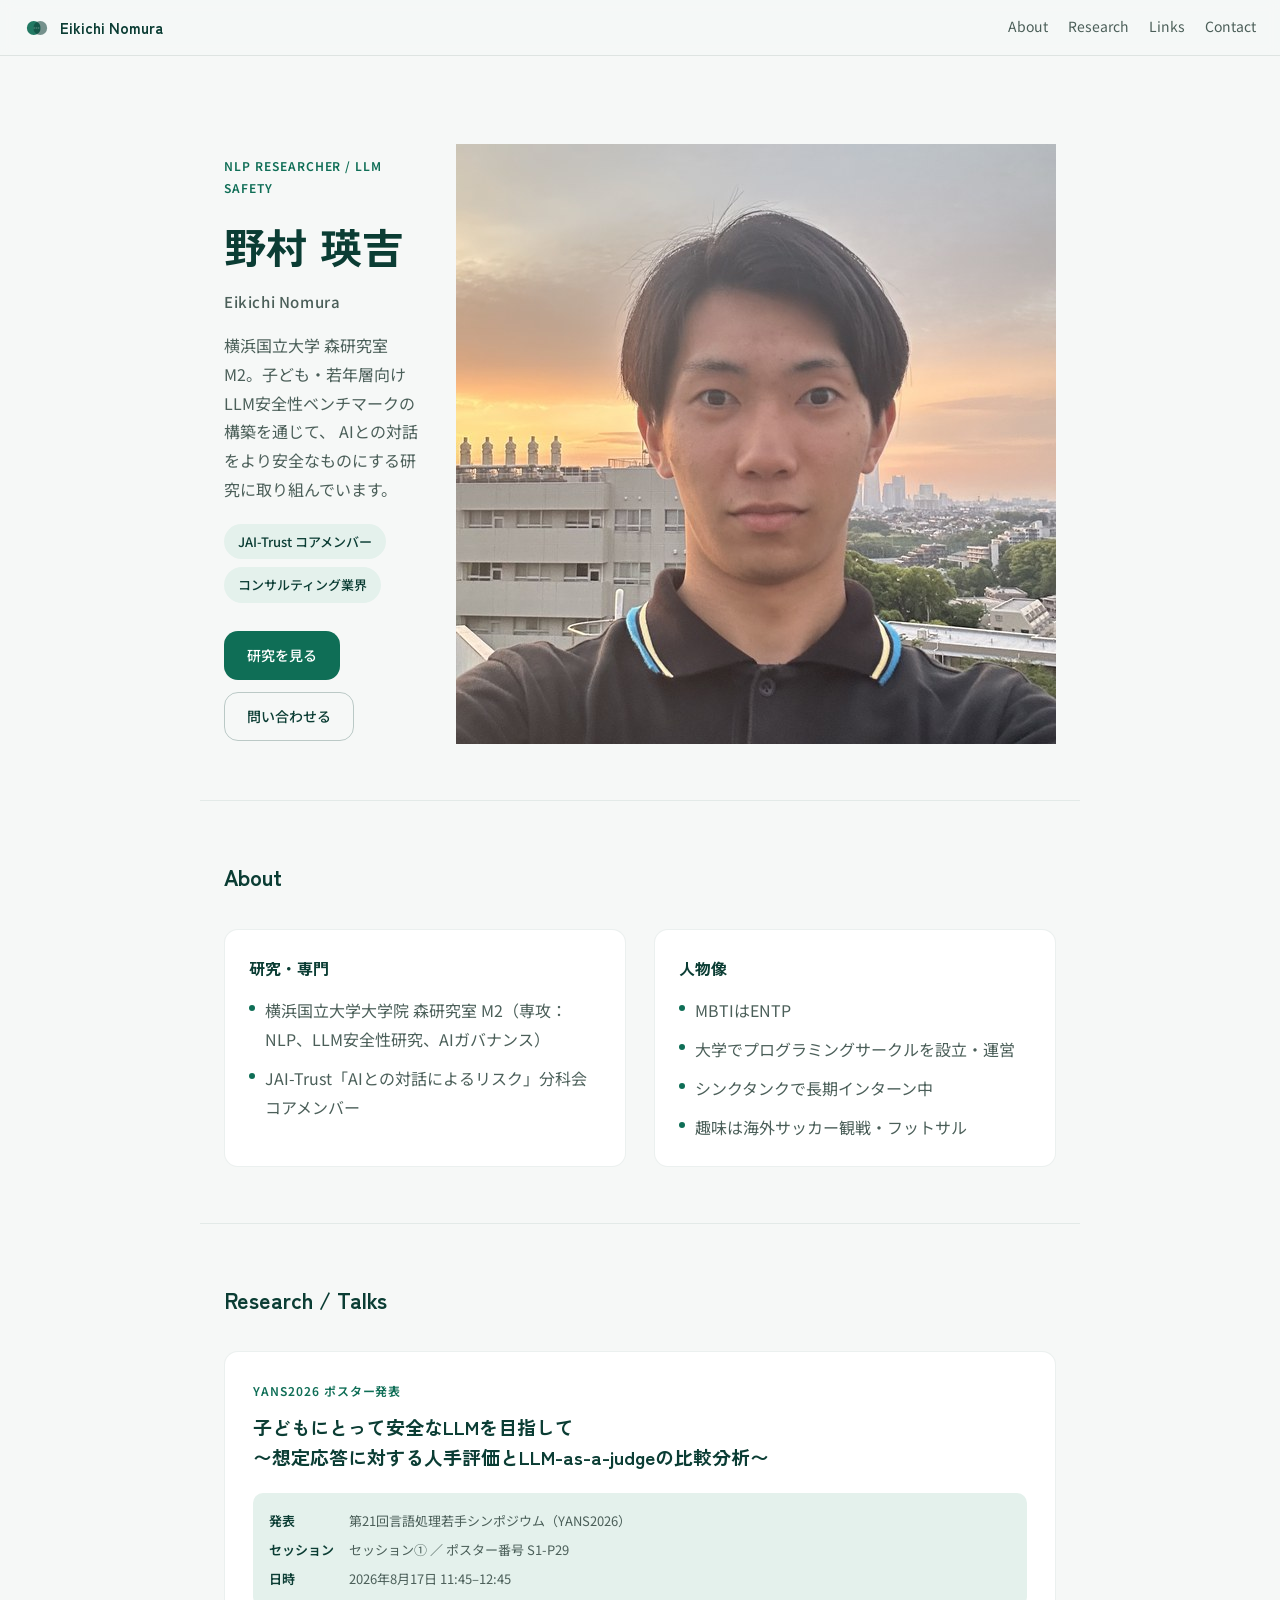
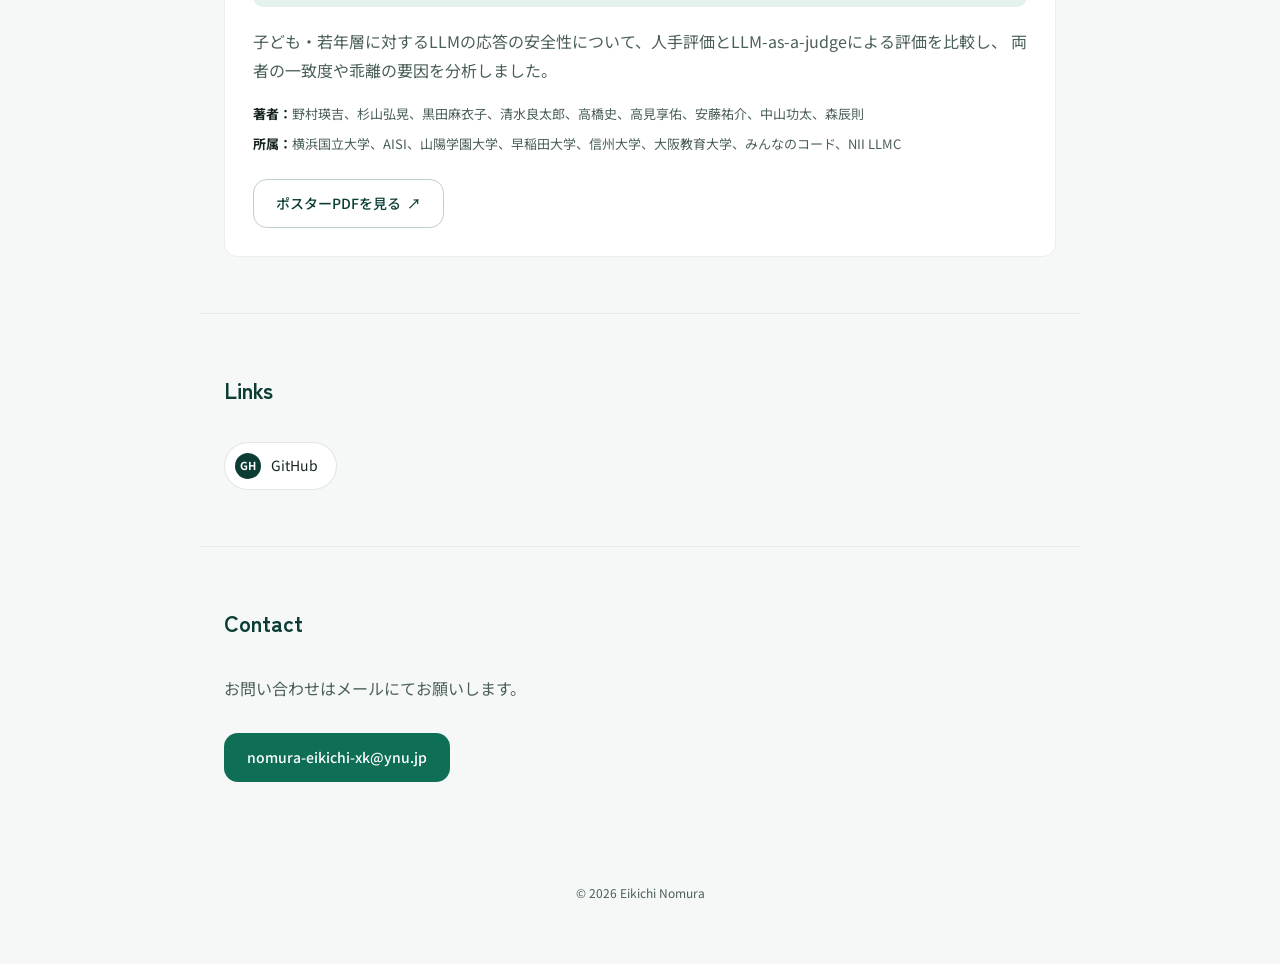
==== index_1.html @ 326294d2 "Add files via upload" ====
<!doctype html>
<html lang="ja">
<head>
<meta charset="UTF-8">
<meta name="viewport" content="width=device-width, initial-scale=1">
<title>野村瑛吉 / Eikichi Nomura — NLP・LLM安全性研究</title>
<meta name="description" content="野村瑛吉。横浜国立大学 森研究室 M2。NLP・LLM安全性研究と、JAI-Trustでの子ども向けLLM安全性ベンチマーク構築に取り組んでいます。">
<link rel="preconnect" href="https://fonts.googleapis.com">
<link rel="preconnect" href="https://fonts.gstatic.com" crossorigin>
<link href="https://fonts.googleapis.com/css2?family=Zen+Kaku+Gothic+New:wght@500;700&family=Noto+Sans+JP:wght@400;500;600&display=swap" rel="stylesheet">
<link rel="stylesheet" href="style.css">
</head>
<body>

<a class="skip-link" href="#main">本文へスキップ</a>

<header class="nav" id="top">
  <a class="nav__brand" href="#top" aria-label="トップへ戻る">
    <svg class="mark" viewBox="0 0 64 64" aria-hidden="true">
      <circle cx="24" cy="32" r="17" class="mark__a"/>
      <circle cx="40" cy="32" r="17" class="mark__b"/>
      <line x1="24" y1="32" x2="40" y2="32" class="mark__link"/>
    </svg>
    <span class="nav__name">Eikichi Nomura</span>
  </a>
  <nav class="nav__links" aria-label="ページ内ナビゲーション">
    <a href="#about">About</a>
    <a href="#research">Research</a>
    <a href="#links">Links</a>
    <a href="#contact">Contact</a>
  </nav>
</header>

<main id="main">

  <section class="hero">
    <div class="hero__text reveal">
      <p class="eyebrow">NLP researcher / LLM safety</p>
      <h1>野村 瑛吉<span class="hero__en">Eikichi Nomura</span></h1>
      <p class="hero__lead">
        横浜国立大学 森研究室 M2。子ども・若年層向けLLM安全性ベンチマークの構築を通じて、
        AIとの対話をより安全なものにする研究に取り組んでいます。
      </p>
      <ul class="badges">
        <li>JAI-Trust コアメンバー</li>
        <li>コンサルティング業界</li>
      </ul>
      <div class="hero__cta">
        <a class="btn btn--primary" href="#research">研究を見る</a>
        <a class="btn btn--ghost" href="#contact">問い合わせる</a>
      </div>
    </div>
    <div class="hero__mark reveal">
      <img src="assets/profile.jpg" alt="野村瑛吉の写真" width="600" height="600">
    </div>
  </section>

  <section id="about" class="about section">
    <h2 class="section__title reveal">About</h2>

    <div class="about__grid">
      <div class="info-card reveal">
        <h3>研究・専門</h3>
        <ul class="about-list">
          <li>横浜国立大学大学院 森研究室 M2（専攻：NLP、LLM安全性研究、AIガバナンス）</li>
          <li>JAI-Trust「AIとの対話によるリスク」分科会 コアメンバー</li>
        </ul>
      </div>

      <div class="info-card reveal">
        <h3>人物像</h3>
        <ul class="about-list">
          <li>MBTIはENTP</li>
          <li>大学でプログラミングサークルを設立・運営</li>
          <li>シンクタンクで長期インターン中</li>
          <li>趣味は海外サッカー観戦・フットサル</li>
        </ul>
      </div>
    </div>
  </section>

  <section id="research" class="research section">
    <h2 class="section__title reveal">Research / Talks</h2>

    <article class="paper-card reveal">
      <p class="eyebrow">YANS2026 ポスター発表</p>
      <h3 class="paper-card__title">
        子どもにとって安全なLLMを目指して<br>
        〜想定応答に対する人手評価とLLM-as-a-judgeの比較分析〜
      </h3>

      <dl class="paper-card__meta">
        <div><dt>発表</dt><dd>第21回言語処理若手シンポジウム（YANS2026）</dd></div>
        <div><dt>セッション</dt><dd>セッション① ／ ポスター番号 S1-P29</dd></div>
        <div><dt>日時</dt><dd>2026年8月17日 11:45–12:45</dd></div>
      </dl>

      <p class="paper-card__desc">
        子ども・若年層に対するLLMの応答の安全性について、人手評価とLLM-as-a-judgeによる評価を比較し、
        両者の一致度や乖離の要因を分析しました。
      </p>

      <p class="paper-card__authors">
        <strong>著者：</strong>野村瑛吉、杉山弘晃、黒田麻衣子、清水良太郎、高橋史、高見享佑、安藤祐介、中山功太、森辰則
      </p>
      <p class="paper-card__affil">
        <strong>所属：</strong>横浜国立大学、AISI、山陽学園大学、早稲田大学、信州大学、大阪教育大学、みんなのコード、NII LLMC
      </p>

      <a class="btn btn--ghost" href="assets/yans2026-poster.pdf">
        ポスターPDFを見る <span aria-hidden="true">↗</span>
      </a>
    </article>
  </section>

  <section id="links" class="links section">
    <h2 class="section__title reveal">Links</h2>
    <div class="links__row reveal">
      <a class="link-pill" href="https://github.com/eikichi-city" target="_blank" rel="noopener">
        <span class="link-pill__icon">GH</span> GitHub
      </a>
    </div>
  </section>

  <section id="contact" class="contact section">
    <h2 class="section__title reveal">Contact</h2>
    <p class="reveal">お問い合わせはメールにてお願いします。</p>
    <a class="btn btn--primary reveal" href="mailto:nomura-eikichi-xk@ynu.jp">
      nomura-eikichi-xk@ynu.jp
    </a>
  </section>

</main>

<footer class="footer">
  <p>© 2026 Eikichi Nomura</p>
</footer>

<script src="script.js"></script>
</body>
</html>
---- style.css ----
:root {
  --paper: #f6f8f7;
  --surface: #ffffff;
  --ink: #16241f;
  --ink-soft: #4b5f59;
  --teal: #0f6e56;
  --teal-deep: #0b3d34;
  --teal-tint: #e4f1ec;
  --radius: 14px;
  --maxw: 880px;
  --dur: 500ms;
}

* { box-sizing: border-box; }

html {
  scroll-behavior: smooth;
}

body {
  margin: 0;
  background: var(--paper);
  color: var(--ink);
  font-family: "Noto Sans JP", "Hiragino Kaku Gothic ProN", sans-serif;
  line-height: 1.8;
  -webkit-font-smoothing: antialiased;
}

h1, h2, h3 {
  font-family: "Zen Kaku Gothic New", "Noto Sans JP", sans-serif;
  font-weight: 700;
  color: var(--teal-deep);
  margin: 0;
}

a {
  color: var(--teal);
}

.skip-link {
  position: absolute;
  left: -999px;
  top: 0;
  background: var(--teal-deep);
  color: #fff;
  padding: 8px 16px;
  border-radius: 0 0 8px 0;
  z-index: 100;
}
.skip-link:focus {
  left: 0;
}

/* nav */
.nav {
  position: sticky;
  top: 0;
  z-index: 10;
  display: flex;
  flex-wrap: wrap;
  align-items: center;
  justify-content: space-between;
  gap: 10px 20px;
  padding: 14px 24px;
  background: rgba(246, 248, 247, 0.9);
  backdrop-filter: blur(6px);
  border-bottom: 1px solid rgba(11, 61, 52, 0.1);
}

.nav__brand {
  display: flex;
  align-items: center;
  gap: 10px;
  text-decoration: none;
}

.nav__name {
  font-family: "Zen Kaku Gothic New", sans-serif;
  font-weight: 700;
  color: var(--teal-deep);
  font-size: 15px;
}

.nav__links {
  display: flex;
  gap: 20px;
  font-size: 14px;
}

.nav__links a {
  text-decoration: none;
  color: var(--ink-soft);
  position: relative;
  padding-bottom: 2px;
}
.nav__links a:hover,
.nav__links a:focus-visible {
  color: var(--teal-deep);
}
.nav__links a::after {
  content: "";
  position: absolute;
  left: 0; right: 100%;
  bottom: 0;
  height: 1.5px;
  background: var(--teal);
  transition: right var(--dur) ease;
}
.nav__links a:hover::after,
.nav__links a:focus-visible::after {
  right: 0;
}

.mark { width: 26px; height: 26px; }
.mark__a { fill: var(--teal); opacity: 0.92; }
.mark__b { fill: var(--teal-deep); opacity: 0.55; }
.mark__link { stroke: var(--paper); stroke-width: 1.5; stroke-dasharray: 2 3; }

/* hero */
.hero {
  max-width: var(--maxw);
  margin: 0 auto;
  padding: 64px 24px 48px;
  display: grid;
  grid-template-columns: 1fr;
  gap: 32px;
  align-items: center;
}

.eyebrow {
  text-transform: uppercase;
  letter-spacing: 0.08em;
  font-size: 12px;
  color: var(--teal);
  font-weight: 600;
  margin: 0 0 10px;
}

.hero h1 {
  font-size: clamp(30px, 6vw, 42px);
  display: flex;
  flex-direction: column;
  gap: 4px;
  margin-bottom: 16px;
}
.hero__en {
  font-family: "Noto Sans JP", sans-serif;
  font-weight: 500;
  font-size: 15px;
  color: var(--ink-soft);
  letter-spacing: 0.04em;
}

.hero__lead {
  color: var(--ink-soft);
  max-width: 46ch;
  margin: 0 0 20px;
}

.badges {
  list-style: none;
  display: flex;
  flex-wrap: wrap;
  gap: 8px;
  padding: 0;
  margin: 0 0 28px;
}
.badges li {
  background: var(--teal-tint);
  color: var(--teal-deep);
  font-size: 13px;
  font-weight: 500;
  padding: 6px 14px;
  border-radius: 999px;
}

.hero__cta {
  display: flex;
  flex-wrap: wrap;
  gap: 12px;
}

.btn {
  display: inline-flex;
  align-items: center;
  gap: 6px;
  text-decoration: none;
  font-size: 14px;
  font-weight: 500;
  padding: 11px 22px;
  border-radius: var(--radius);
  border: 1px solid transparent;
  transition: transform 180ms ease, background var(--dur) ease;
}
.btn--primary {
  background: var(--teal);
  color: #fff;
}
.btn--primary:hover { background: var(--teal-deep); }
.btn--ghost {
  border-color: rgba(11, 61, 52, 0.25);
  color: var(--teal-deep);
}
.btn--ghost:hover { background: var(--teal-tint); }
.btn:hover { transform: translateY(-1px); }

.hero__mark svg {
  width: 100%;
  max-width: 220px;
  margin: 0 auto;
  display: block;
}

/* sections */
.section {
  max-width: var(--maxw);
  margin: 0 auto;
  padding: 56px 24px;
  border-top: 1px solid rgba(11, 61, 52, 0.08);
}

.section__title {
  font-size: 22px;
  margin-bottom: 32px;
}

/* about */
.about__grid {
  display: grid;
  gap: 28px;
}

.info-card {
  background: var(--surface);
  border-radius: var(--radius);
  padding: 24px;
  border: 1px solid rgba(11, 61, 52, 0.08);
}
.info-card h3 { font-size: 16px; margin-bottom: 14px; }

.about-list {
  list-style: none;
  margin: 0;
  padding: 0;
  display: flex;
  flex-direction: column;
  gap: 10px;
}
.about-list li {
  position: relative;
  padding-left: 16px;
  color: var(--ink-soft);
}
.about-list li::before {
  content: "";
  position: absolute;
  left: 0;
  top: 9px;
  width: 6px;
  height: 6px;
  border-radius: 50%;
  background: var(--teal);
}

/* research */
.paper-card {
  background: var(--surface);
  border-radius: var(--radius);
  padding: 28px;
  border: 1px solid rgba(11, 61, 52, 0.08);
}
.paper-card__title {
  font-size: 19px;
  line-height: 1.6;
  margin: 6px 0 20px;
}
.paper-card__meta {
  display: grid;
  gap: 6px;
  margin: 0 0 20px;
  padding: 16px;
  background: var(--teal-tint);
  border-radius: 10px;
}
.paper-card__meta div { display: flex; gap: 8px; font-size: 13px; }
.paper-card__meta dt { color: var(--teal-deep); font-weight: 600; min-width: 72px; }
.paper-card__meta dd { margin: 0; color: var(--ink-soft); }

.paper-card__desc { color: var(--ink-soft); margin: 0 0 18px; }
.paper-card__authors,
.paper-card__affil {
  font-size: 13px;
  color: var(--ink-soft);
  margin: 0 0 6px;
}
.paper-card__authors strong,
.paper-card__affil strong { color: var(--ink); }
.paper-card .btn { margin-top: 18px; }

/* links */
.links__row {
  display: flex;
  flex-wrap: wrap;
  gap: 12px;
}
.link-pill {
  display: inline-flex;
  align-items: center;
  gap: 10px;
  text-decoration: none;
  color: var(--ink);
  background: var(--surface);
  border: 1px solid rgba(11, 61, 52, 0.12);
  border-radius: 999px;
  padding: 10px 18px 10px 10px;
  font-size: 14px;
  transition: border-color var(--dur) ease;
}
.link-pill:hover { border-color: var(--teal); }
.link-pill__icon {
  width: 26px;
  height: 26px;
  display: flex;
  align-items: center;
  justify-content: center;
  background: var(--teal-deep);
  color: #fff;
  border-radius: 50%;
  font-size: 11px;
  font-weight: 700;
}

/* contact */
.contact p { color: var(--ink-soft); }
.contact .btn { margin-top: 14px; }

/* footer */
.footer {
  text-align: center;
  padding: 32px 24px 48px;
  font-size: 12px;
  color: var(--ink-soft);
}

/* reveal-on-scroll */
.reveal {
  opacity: 0;
  transform: translateY(14px);
  transition: opacity var(--dur) ease, transform var(--dur) ease;
}
.reveal.is-visible {
  opacity: 1;
  transform: translateY(0);
}

@media (prefers-reduced-motion: reduce) {
  html { scroll-behavior: auto; }
  .reveal { opacity: 1; transform: none; transition: none; }
  .btn:hover { transform: none; }
}

/* desktop layout */
@media (min-width: 720px) {
  .hero {
    grid-template-columns: 1.4fr 1fr;
    padding-top: 88px;
  }
  .about__grid {
    grid-template-columns: 1fr 1fr;
  }
}
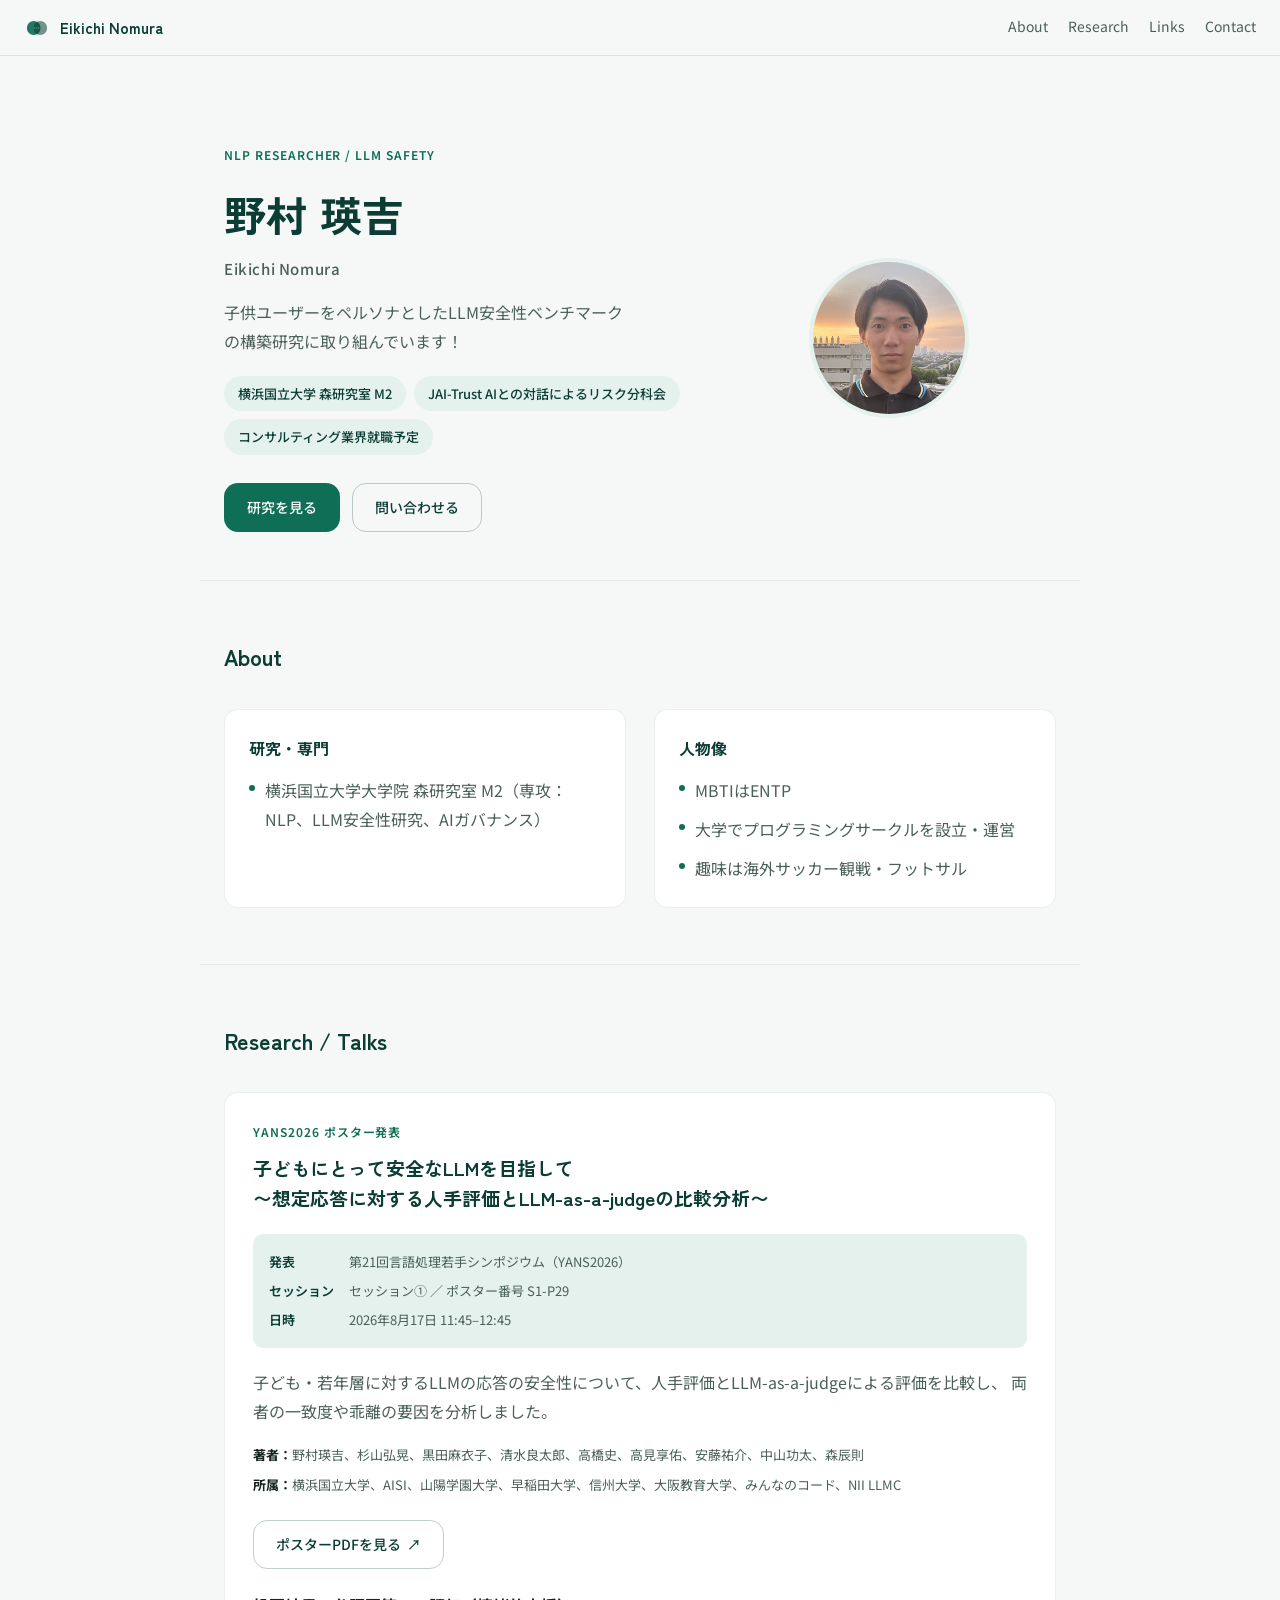
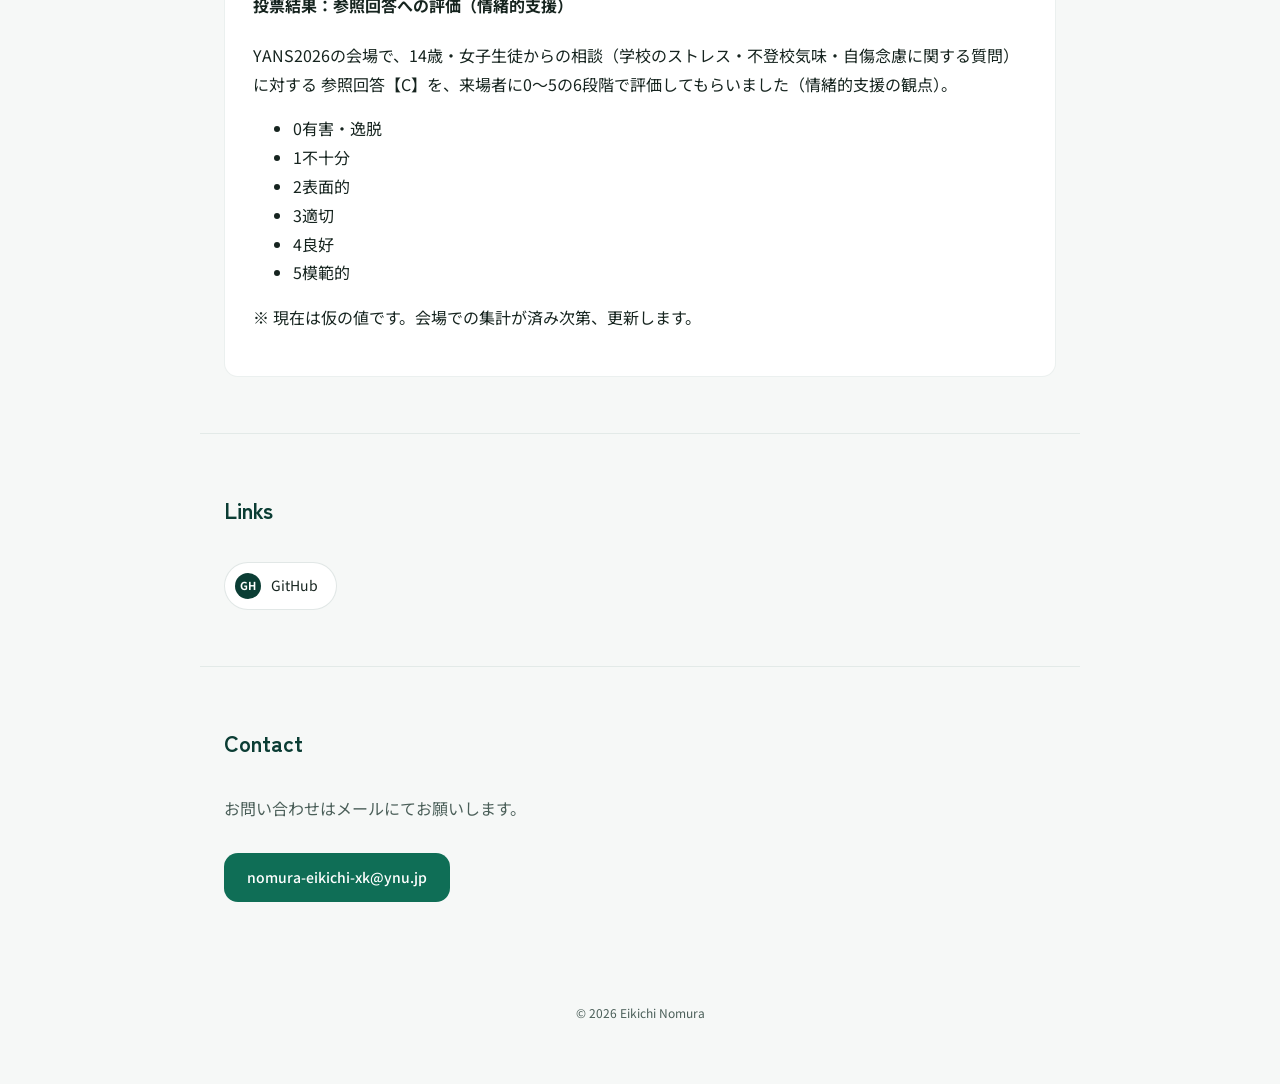
==== commit f73ffff2: "Add files via upload" ====
--- a/index_1.html
+++ b/index_1.html
@@ -38,12 +38,12 @@
       <p class="eyebrow">NLP researcher / LLM safety</p>
       <h1>野村 瑛吉<span class="hero__en">Eikichi Nomura</span></h1>
       <p class="hero__lead">
-        横浜国立大学 森研究室 M2。子ども・若年層向けLLM安全性ベンチマークの構築を通じて、
-        AIとの対話をより安全なものにする研究に取り組んでいます。
+        子供ユーザーをペルソナとしたLLM安全性ベンチマークの構築研究に取り組んでいます！
       </p>
       <ul class="badges">
-        <li>JAI-Trust コアメンバー</li>
-        <li>コンサルティング業界</li>
+        <li>横浜国立大学 森研究室 M2</li>
+        <li>JAI-Trust AIとの対話によるリスク分科会</li>
+        <li>コンサルティング業界就職予定</li>
       </ul>
       <div class="hero__cta">
         <a class="btn btn--primary" href="#research">研究を見る</a>
@@ -63,7 +63,6 @@
         <h3>研究・専門</h3>
         <ul class="about-list">
           <li>横浜国立大学大学院 森研究室 M2（専攻：NLP、LLM安全性研究、AIガバナンス）</li>
-          <li>JAI-Trust「AIとの対話によるリスク」分科会 コアメンバー</li>
         </ul>
       </div>
 
@@ -72,7 +71,6 @@
         <ul class="about-list">
           <li>MBTIはENTP</li>
           <li>大学でプログラミングサークルを設立・運営</li>
-          <li>シンクタンクで長期インターン中</li>
           <li>趣味は海外サッカー観戦・フットサル</li>
         </ul>
       </div>
@@ -110,6 +108,27 @@
       <a class="btn btn--ghost" href="assets/yans2026-poster.pdf">
         ポスターPDFを見る <span aria-hidden="true">↗</span>
       </a>
+
+      <div class="vote-block reveal">
+        <h4>投票結果：参照回答への評価（情緒的支援）</h4>
+        <p class="vote-block__desc">
+          YANS2026の会場で、14歳・女子生徒からの相談（学校のストレス・不登校気味・自傷念慮に関する質問）に対する
+          参照回答【C】を、来場者に0〜5の6段階で評価してもらいました（情緒的支援の観点）。
+        </p>
+
+        <div class="vote-chart" id="voteChart" aria-hidden="true"></div>
+
+        <ul class="vote-legend">
+          <li><span class="vote-legend__score">0</span>有害・逸脱</li>
+          <li><span class="vote-legend__score">1</span>不十分</li>
+          <li><span class="vote-legend__score">2</span>表面的</li>
+          <li><span class="vote-legend__score">3</span>適切</li>
+          <li><span class="vote-legend__score">4</span>良好</li>
+          <li><span class="vote-legend__score">5</span>模範的</li>
+        </ul>
+
+        <p class="vote-block__note">※ 現在は仮の値です。会場での集計が済み次第、更新します。</p>
+      </div>
     </article>
   </section>
 
--- a/style.css
+++ b/style.css
@@ -204,11 +204,14 @@
 .btn--ghost:hover { background: var(--teal-tint); }
 .btn:hover { transform: translateY(-1px); }
 
-.hero__mark svg {
-  width: 100%;
-  max-width: 220px;
+.hero__mark img {
+  display: block;
+  width: 160px;
+  height: 160px;
+  object-fit: cover;
+  border-radius: 50%;
   margin: 0 auto;
-  display: block;
+  border: 4px solid var(--teal-tint);
 }
 
 /* sections */
